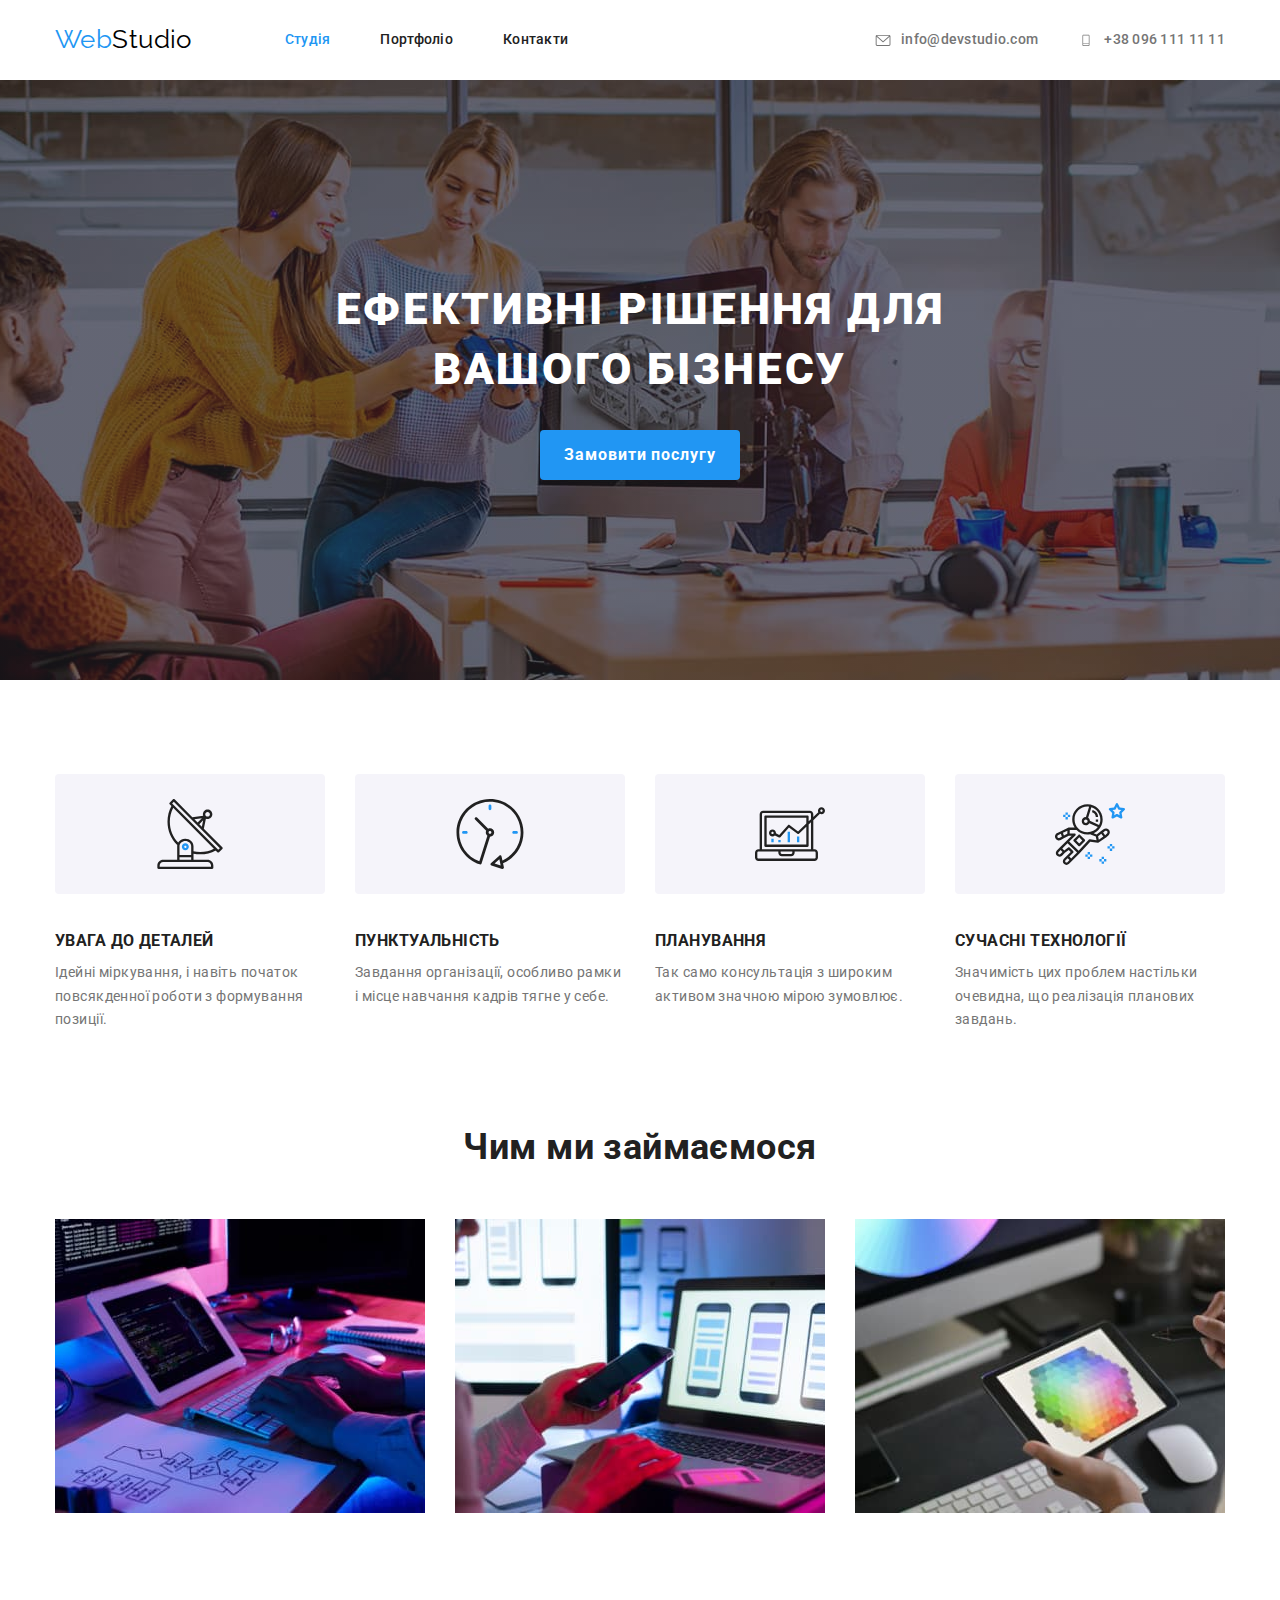
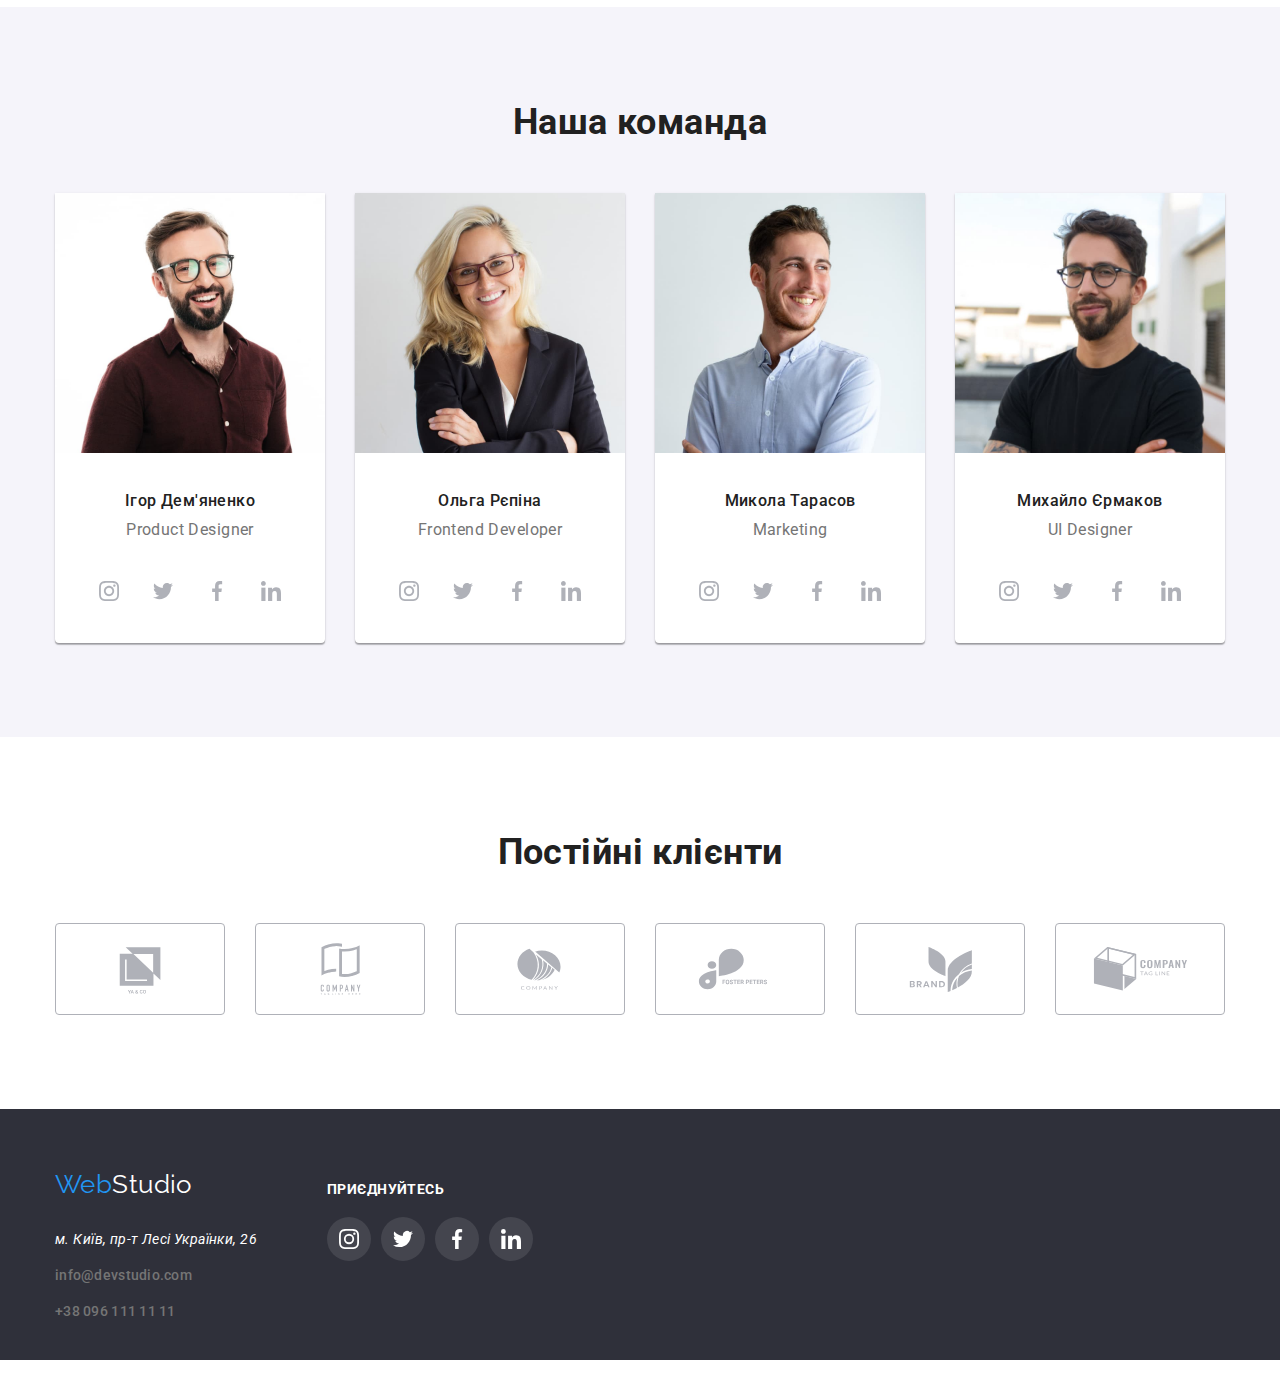
==== index.html @ 6cec3854 "add files from hw-4" ====
<!DOCTYPE html>
<html lang="uk">
  <head>
    <meta charset="UTF-8" />
    <meta http-equiv="X-UA-Compatible" content="IE=edge" />
    <meta name="viewport" content="width=device-width, initial-scale=1.0" />
    <title>Студія</title>

    <link
      href="https://fonts.googleapis.com/css2?family=Raleway:wght@700&family=Roboto:wght@400;500;700;900&display=swap"
      rel="stylesheet"
    />
    <link
      rel="stylesheet"
      href="https://cdnjs.cloudflare.com/ajax/libs/modern-normalize/1.1.0/modern-normalize.min.css"
    />
    <link rel="stylesheet" href="./css/styles.css" />
  </head>
  <body>
    <header>
      <div class="container main-nav">
        <nav class="main-nav">
          <a href="./index.html" class="logo"
            ><span class="accent">Web</span>Studio</a
          >
          <ul class="navigation list">
            <li class="item">
              <a href="./index.html" class="navigation-item current">Студія</a>
            </li>
            <li class="item">
              <a href="./portfolio.html" class="navigation-item">Портфоліо</a>
            </li>
            <li class="item">
              <a href="./contacts.html" class="navigation-item">Контакти</a>
            </li>
          </ul>
        </nav>
        <ul class="contact main list">
          <li class="item">
            <a href="mailto:info@devstudio.com" class="contact-item"
              >
              <svg class="icon-envelope">
                <use href="./images/sprite.svg#icon-envelope"></use>
              </svg>
              info@devstudio.com</a
            >
          </li>
          <li class="item">
            <a href="tel:+380961111111" class="contact-item">
              <svg class="icon-smartphone">
                <use href="./images/sprite.svg#icon-smartphone"></use>
              </svg>
              +38 096 111 11 11
            </a>
          </li>
        </ul>
      </div>
    </header>
    <main>
      <div class="overlay">
      <section class="section hero">
        <!-- Hero -->
        <div class="container">
          <h1 class="hero-title">Ефективні рішення для вашого бізнесу</h1>
          <button class="button primary">Замовити послугу</button>
        </div>
      </section>
    </div>
      <section class="section preference">
        <!--Whay we-->
        <div class="container">
          <ul class="preference list">
            <li class="item">
              <svg class="icon-antenna">
                <use href="./images/sprite.svg#icon-antenna"></use>
              </svg>
              <h3 class="preference-title">УВАГА ДО ДЕТАЛЕЙ</h3>
              <p>
                Ідейні міркування, і навіть початок повсякденної роботи з
                формування позиції.
              </p>
            </li>
            <li class="item">
              <svg class="icon-clock">
                <use href="./images/sprite.svg#icon-clock"></use>
              </svg>
              <h3 class="preference-title">ПУНКТУАЛЬНІСТЬ</h3>
              <p>
                Завдання організації, особливо рамки і місце навчання кадрів
                тягне у себе.
              </p>
            </li>
            <li class="item">
              <svg class="icon-diagram">
                <use href="./images/sprite.svg#icon-diagram"></use>
              </svg>
              <h3 class="preference-title">ПЛАНУВАННЯ</h3>
              <p>
                Так само консультація з широким активом значною мірою зумовлює.
              </p>
            </li>
            <li class="item">
              <svg class="icon-astronaut">
                <use href="./images/sprite.svg#icon-astronaut"></use>
              </svg>
              <h3 class="preference-title">СУЧАСНІ ТЕХНОЛОГІЇ</h3>
              <p>
                Значимість цих проблем настільки очевидна, що реалізація
                планових завдань.
              </p>
            </li>
          </ul>
        </div>
      </section>
      <section class="section activity">
        <!-- What we do -->
        <div class="container">
          <h2 class="activity-title">Чим ми займаємося</h2>
          <div class="activity-list">
            <img
              class="item"
              src="./images/wwd1.jpg"
              alt="Діяльність 1"
              width="370"
            />
            <img
              class="item"
              src="./images/wwd2.jpg"
              alt="Діяльність 2"
              width="370"
            />
            <img
              class="item"
              src="./images/wwd3.jpg"
              alt="Діяльність 3"
              width="370"
            />
          </div>
        </div>
      </section>
       <section class="section team">
        <!-- Our team -->
        <div class="container">
          <h2 class="team-title">Наша команда</h2>
          <ul class="team-members list">
            <li class="item">
              <img
                src="./images/img1.jpg"
                alt="Фото Ігора Дем'яненко"
                width="270"
              />
              <div class="card">
                <h3 class="team-member">Ігор Дем'яненко</h3>
                <p class="team-position">Product Designer</p>
              </div>
              <ul class="smlist list">
                <li class="smlist-item">
                  <a href="https://www.instagram.com/">
                    <svg class="smhref">
                      <use href="./images/sprite.svg#icon-instagramsm"></use>
                    </svg>
                  </a>
                </li>
                <li class="smlist-item">
                  <a href="https://www.twitter.com/">
                    <svg class="smhref">
                      <use href="./images/sprite.svg#icon-twittersm"></use>
                    </svg>
                  </a>
                </li>
                <li class="smlist-item">
                  <a href="https://www.facebook.com/">
                    <svg class="smhref">
                      <use href="./images/sprite.svg#icon-facebooksm"></use>
                    </svg>
                  </a>
                </li>
                <li class="smlist-item">
                  <a href="https://www.linkedin.com/">
                    <svg  class="smhref">
                    <use href="./images/sprite.svg#icon-linkedinsm"></use>
                    </svg>
                  </a>
                </li>
              </ul>
            </li>
            <li class="item">
              <img
                src="./images/img2.jpg"
                alt="Фото Ольги Рєпіної"
                width="270"
              />
              <div class="card">
                <h3 class="team-member">Ольга Рєпіна</h3>
                <p class="team-position">Frontend Developer</p>
              </div>
              <ul class="list smlist">
                <li class="smlist-item">
                  <a href="https://www.instagram.com/">
                    <svg class="smhref">
                      <use  href="./images/sprite.svg#icon-instagramsm"></use>
                    </svg>
                  </a>
                </li>
                <li class="smlist-item">
                  <a href="https://www.twitter.com/">
                    <svg class="smhref">
                      <use  href="./images/sprite.svg#icon-twittersm"></use>
                    </svg>
                  </a>
                </li>
                <li class="smlist-item">
                  <a href="https://www.facebook.com/">
                    <svg class="smhref">
                      <use href="./images/sprite.svg#icon-facebooksm"></use>
                    </svg>
                  </a>
                </li>
                <li class="smlist-item">
                  <a href="https://www.linkedin.com/">
                    <svg  class="smhref">
                    <use href="./images/sprite.svg#icon-linkedinsm"></use>
                    </svg>
                  </a>
                </li>
              </ul>
            </li>
            <li class="item">
              <img
                src="./images/img3.jpg"
                alt="Фото Миколи Тарасова"
                width="270"
              />
              <div class="card">
                <h3 class="team-member">Микола Тарасов</h3>
                <p class="team-position">Marketing</p>
              </div>
              <ul class="list smlist">
                <li class="smlist-item">
                  <a href="https://www.instagram.com/">
                    <svg class="smhref">
                      <use  href="./images/sprite.svg#icon-instagramsm"></use>
                    </svg>
                  </a>
                </li>
                <li class="smlist-item">
                  <a href="https://www.twitter.com/">
                    <svg class="smhref">
                      <use  href="./images/sprite.svg#icon-twittersm"></use>
                    </svg>
                  </a>
                </li>
                <li class="smlist-item">
                  <a href="https://www.facebook.com/">
                    <svg class="smhref">
                      <use href="./images/sprite.svg#icon-facebooksm"></use>
                    </svg>
                  </a>
                </li>
                <li class="smlist-item">
                  <a href="https://www.linkedin.com/">
                    <svg  class="smhref">
                    <use href="./images/sprite.svg#icon-linkedinsm"></use>
                    </svg>
                  </a>
                </li>
              </ul>
            </li>
            <li class="item">
              <img
                src="./images/img4.jpg"
                alt="Фото Михайла Єрмакова"
                width="270"
              />
              <div class="card">
                <h3 class="team-member">Михайло Єрмаков</h3>
                <p class="team-position">UI Designer</p>
              </div>
              <ul class="list smlist">
                <li class="smlist-item">
                  <a href="https://www.instagram.com/">
                    <svg class="smhref">
                      <use  href="./images/sprite.svg#icon-instagramsm"></use>
                    </svg>
                  </a>
                </li>
                <li class="smlist-item">
                  <a href="https://www.twitter.com/">
                    <svg class="smhref">
                      <use  href="./images/sprite.svg#icon-twittersm"></use>
                    </svg>
                  </a>
                </li>
                <li class="smlist-item">
                  <a href="https://www.facebook.com/">
                    <svg class="smhref">
                      <use href="./images/sprite.svg#icon-facebooksm"></use>
                    </svg>
                  </a>
                </li>
                <li class="smlist-item">
                  <a href="https://www.linkedin.com/">
                    <svg  class="smhref">
                    <use href="./images/sprite.svg#icon-linkedinsm"></use>
                    </svg>
                  </a>
                </li>
              </ul>
            </li>
          </ul>
        </div>
      </section>
      <section class="clients section">
        <div class="container">
          <h2 class="clients-title">Постійні клієнти</h2>
          <ul class="clients-list list">
            <li class="clients-item"><a href="" class="clients-link" aria-label="Клієнт1"><svg class="clients-logo"><use href="./images/sprite.svg#icon-logo1"></use></svg></a></li>
            <li class="clients-item"><a href="" class="clients-link" aria-label="Клієнт2"><svg class="clients-logo"><use href="./images/sprite.svg#icon-logo2"></use></svg></a></li>
            <li class="clients-item"><a href="" class="clients-link" aria-label="Клієнт3"><svg class="clients-logo"><use href="./images/sprite.svg#icon-logo3"></use></svg></a></li>
            <li class="clients-item"><a href="" class="clients-link" aria-label="Клієнт4"><svg class="clients-logo"><use href="./images/sprite.svg#icon-logo4"></use></svg></a></li>
            <li class="clients-item"><a href="" class="clients-link" aria-label="Клієнт5"><svg class="clients-logo"><use href="./images/sprite.svg#icon-logo5"></use></svg></a></li>
            <li class="clients-item"><a href="" class="clients-link" aria-label="Клієнт6"><svg class="clients-logo"><use href="./images/sprite.svg#icon-logo6"></use></svg></a></li>
          </ul>  
        </div>
      </section>
    </main>
    <footer>
     <div class="footerbg">
      <div class="container">
        <ul class="footer list">
          <li>
            <a href="./index.html" class="logo"
              ><span class="accent">Web</span><span class="fcol">Studio</span> </a
            >
          </li>
          <li>
            <address class="fcol">м. Київ, пр-т Лесі Українки, 26</address>
          </li>
          <li class="footer-item">
            <a href="mailto:info@devstudio.com" class="contact-item"
              >info@devstudio.com</a
            >
          </li>
          <li class="footer-item">
            <a href="tel:+380961111111" class="contact-item"
              >+38 096 111 11 11</a
            >
          </li>
        </ul>
        <div class="joinus">          
          <p class="join">приєднуйтесь</p>        
          <ul class="join-items list">
          <li class="item"> <a href="https://www.instagram.com/"><img class="smlink" src="./images/instagram.svg" alt="Instagram link" width="20" height="20"> </a></li>
          <li class="item"> <a href="https://twitter.com/"><img class="smlink" src="./images/twitter.svg" alt="Twitter link" width="20" height="20"> </a></li>
          <li class="item"> <a href="https://www.facebook.com/"><img class="smlink" src="./images/facebook.svg" alt="Facebook link" width="20" height="20"> </a></li>
          <li class="item"> <a href="https://www.linkedin.com/"><img class="smlink" src="./images/linkedin.svg" alt="LinkedIn link" width="20" height="20"> </a></li>
        </ul></div>
      </div>
     </div>
    </footer>
  </body>
</html>
---- css/styles.css ----
:root {
  --primary-bgc: #ffffff;
  --secondary-bgc: #f5f4fa;

  --main-text-color: #757575;
  --title-text-color: #212121;

  --accent-color: #2196f3;
  --logo-color: #000000;
  --sm-color: #afb1b8;
}

body {
  background-color: var(--primary-bgc);
  color: var(--main-text-color);

  font-family: "Roboto", sans-serif;
  font-weight: 400;
  font-size: 14px;
  line-height: 1.71;
  letter-spacing: 0.03em;
}

/* * {  outline: 1px solid red;} */

.container {
  width: 1200px;
  padding: 0 15px;
  margin: 0 auto;
  /* outline: 1px solid red; */
}

h1,
h2,
h3,
h4 {
  color: var(--title-text-color);
  margin-top: 0;
  margin-bottom: 0;
}

p {
  margin-top: 0;
  margin-bottom: 0;
}

.list {
  margin-top: 0;
  margin-bottom: 0;
  padding: 0;
  list-style: none;
}

/* Navigation */
.main-nav {
  display: flex;
  align-items: center;
}

.navigation {
  display: flex;
}

.navigation .item:not(:last-child) {
  margin-right: 50px;
}

.navigation-item {
  display: block;
  padding-top: 32px;
  padding-bottom: 32px;
  font-weight: 500;
  font-size: 14px;
  line-height: 1.14;
  letter-spacing: 0.02em;
  text-decoration: none;
  color: var(--title-text-color);
}

.navigation-item:hover,
.navigation-item:focus {
  color: var(--accent-color);
}

.navigation-item.current {
  color: var(--accent-color);
}

.logo {
  display: inline-block;
  font-family: "Raleway", sans-serif;
  font-size: 26px;
  line-height: 31px;
  letter-spacing: 1.19;

  color: var(--logo-color);
  text-decoration: none;
}

header .logo {
  padding: 24px 93px 25px 0;
}

.accent {
  color: var(--accent-color);
}

.contact.main {
  display: flex;
  margin-left: auto;
}

.contact.main .item:not(:last-child) {
  margin-right: 40px;
}

.contact-item {
  font-weight: 500;
  line-height: 1.14;
  letter-spacing: 0.02em;
  text-decoration: none;
  color: var(--main-text-color);
  fill: var(--main-text-color);
}

header .contact-item {
  padding-top: 32px;
  padding-bottom: 32px;
}

.main .contact-item {
  display: flex;
}

.contact-item:hover,
.contact-item:focus {
  color: var(--accent-color);
  fill: var(--accent-color);
}

.icon-envelope,
.icon-smartphone {
  width: 16px;
  height: 12px;
  margin: 2px 10px 2px 0;
}

/* Hero */
.hero {
  text-align: center;
  padding-top: 200px;
}

.hero-title {
  font-weight: 900;
  font-size: 44px;
  line-height: 1.36;
  letter-spacing: 0.06em;
  text-transform: uppercase;
  margin: 0px auto 30px;

  width: 700px;
  color: var(--primary-bgc);
}

.overlay {
  max-width: 1600px;
  height: 600px;
  margin: 0 auto;

  background-image: linear-gradient(
      rgba(47, 48, 58, 0.4),
      rgba(47, 48, 58, 0.4)
    ),
    url(../images/overlay.jpg), url(../images/Bg.svg);
  background-size: cover;
  background-repeat: no-repeat;
  background-position: center;
}

/* Buttons */

.button {
  display: inline-block;
  font-size: 16px;
  cursor: pointer;

  text-align: center;
}

.button.primary {
  font-weight: 700;
  line-height: 1.88;
  letter-spacing: 0.06em;
  background-color: var(--accent-color);
  color: var(--primary-bgc);
  min-width: 200px;
  height: 50px;
  border: 0;
  border-radius: 4px;
  padding: 10px 24px;
}

.button.secondary {
  font-weight: 500;
  line-height: 1.62;
  letter-spacing: 0.03em;
  background-color: var(--secondary-bgc);
  color: var(--title-text-color);
  min-width: 125px;
  height: 38px;
  border: 0;
  border-radius: 4px;
  padding: 6px 22px;
}

.button.secondary:hover,
.button.secondary:focus {
  background-color: var(--accent-color);
  color: var(--primary-bgc);
}

/* Why we */
.section.preference {
  padding-top: 94px;
}

.preference.list {
  display: flex;
  flex-wrap: wrap;
}

.preference.list .item:not(:nth-child(4n)) {
  margin-right: 30px;
}

.preference.list .item:not(:nth-last-child(-n + 4)) {
  margin-bottom: 30px;
}

.preference .item {
  width: 270px;
}

.icon-antenna,
.icon-clock,
.icon-diagram,
.icon-astronaut {
  width: 270px;
  height: 120px;
  padding: 25px 100px;
  background-color: var(--secondary-bgc);
  border-radius: 4px;
  margin-bottom: 30px;
}

.preference-title {
  font-weight: 700;
  line-height: 1.14;
  text-transform: uppercase;
  margin-bottom: 10px;
}

/* What we do */

.section.activity,
.section.team,
.section.clients,
.portfolio {
  padding-top: 94px;
  padding-bottom: 94px;
}

.activity-title,
.team-title,
.clients-title,
.contact-header {
  font-weight: 700;
  font-size: 36px;
  line-height: 1.17;
  text-align: center;
  margin-bottom: 50px;
}

.activity-list {
  display: flex;
}

.activity-list .item {
  display: block;
}

.activity .item:not(:last-child) {
  margin-right: 30px;
}

/* Our team */
.team {
  /* max-width: 1600px; */
  background-color: var(--secondary-bgc);
  background-position: center;
}

.team-members.list {
  display: flex;
}

.team-members .item {
  background: #ffffff;
  box-shadow: 0px 1px 3px rgba(0, 0, 0, 0.12), 0px 1px 1px rgba(0, 0, 0, 0.14),
    0px 2px 1px rgba(0, 0, 0, 0.2);
  border-radius: 0px 0px 4px 4px;
}

.team-members .item:not(:last-child) {
  margin-right: 30px;
}

.card {
  padding: 30px 0;
}

.team-member {
  padding-bottom: 10px;
  font-weight: 500;
  font-size: 16px;
  line-height: 1.19;
  text-align: center;
}

.team-position {
  font-size: 16px;
  line-height: 1.19;
  text-align: center;
}

.smlist {
  display: flex;
  margin: 0 32px 30px 32px;
  padding: 0;
}

.smlist-item {
  width: 44px;
  height: 44px;
}

.smlist-item:not(:last-child) {
  margin-right: 10px;
}

.smhref {
  width: 44px;
  height: 44px;
  padding: 12px;
  fill: var(--sm-color);
}
.smlist-item:hover,
.smlist-item:focus {
  background-color: var(--accent-color);
  border-radius: 50%;
}

.smhref:hover,
.smhref:focus {
  fill: var(--primary-bgc);
}

/* Clients */

.clients-list {
  display: flex;
  flex-wrap: wrap;
}

.clients-item {
  margin-right: 30px;
  margin-bottom: 30px;
}

.clients-item:nth-last-child(-n + 6) {
  margin-bottom: 0;
}

.clients-item:nth-child(6n) {
  margin-right: 0;
}

.clients-link {
  display: block;
  width: 170px;
  height: 92px;
  border: 1px solid #afb1b8;
  border-radius: 4px;
  fill: var(--sm-color);
}

.clients-link:hover,
.clients-list:focus {
  border-color: var(--accent-color);
  fill: var(--accent-color);
}

.clients-logo {
  width: 106px;
  height: 60px;
  margin: 16px 32px;
}

/* Footer */

.footerbg {
  max-width: 1600px;
  height: 251px;
  margin: 0 auto;
  background-image: url(../images/bgfooter.svg);
  background-position: center;
}

.footer.list {
  padding-top: 60px;
  padding-bottom: 60px;
}

footer .logo {
  margin-bottom: 28px;
}

.fcol {
  color: var(--primary-bgc);
}

.footer-item {
  margin-top: 12px;
}

footer .container {
  display: flex;
}

.joinus {
  margin: 72px 0 0 70px;
}

.join {
  margin-bottom: 20px;
  font-style: normal;
  font-weight: 700;
  line-height: 16px;
  letter-spacing: 1.14;
  text-transform: uppercase;

  color: var(--primary-bgc);
}

.join-items {
  display: flex;
}

footer .item {
  width: 44px;
  height: 44px;
  border-radius: 50%;
  background-color: rgba(255, 255, 255, 0.1);
  /* color: var(--primary-bgc, 0.1); */
  /* background-image: url(../images/ellipse.svg); */
  margin-right: 10px;
}

footer .item:hover {
  background-color: var(--accent-color);
}

.smlink {
  margin: 12px;
}

/* Portfolio */
.nav {
  display: flex;
  justify-content: center;
  margin-bottom: 50px;
}

.nav .item:not(:last-child) {
  margin-right: 8px;
}

.exemples .list {
  display: flex;
  flex-wrap: wrap;
  margin: -15px;
}

.exemples a {
  text-decoration: none;
}

.exemples .item {
  width: 370px;
  margin: 15px;

  background: var(--primary-bgc);
  border: 1px solid #eeeeee;
}

.exemples .item:hover,
.exemples .item:focus {
  box-shadow: 0px 1px 1px rgba(0, 0, 0, 0.12), 0px 4px 4px rgba(0, 0, 0, 0.06),
    1px 4px 6px rgba(0, 0, 0, 0.16);
}

.exemples-container {
  padding: 20px 24px;
}

/* .exemples .item {
  width: 370px;
  margin-right: 30px;
  margin-bottom: 30px;
}

.exemples .item:nth-child(3n) {
  margin-right: 0;
}

.exemples .item:nth-last-child(-n+3) {
margin-bottom: 0;
} */

.exemple-title {
  font-weight: 700;
  font-size: 18px;
  line-height: 2;
  text-decoration: none;
}

.exemple-descr {
  font-size: 16px;
  line-height: 1.88;
  text-decoration: none;
}

.exemple-description {
  font-size: 18px;
  line-height: 1.56;

  color: var(--primary-bgc);
  background-color: var(--accent-color);
  text-decoration: none;
}

/* Contacts */

.contact-container {
  padding: 94px 0;
}
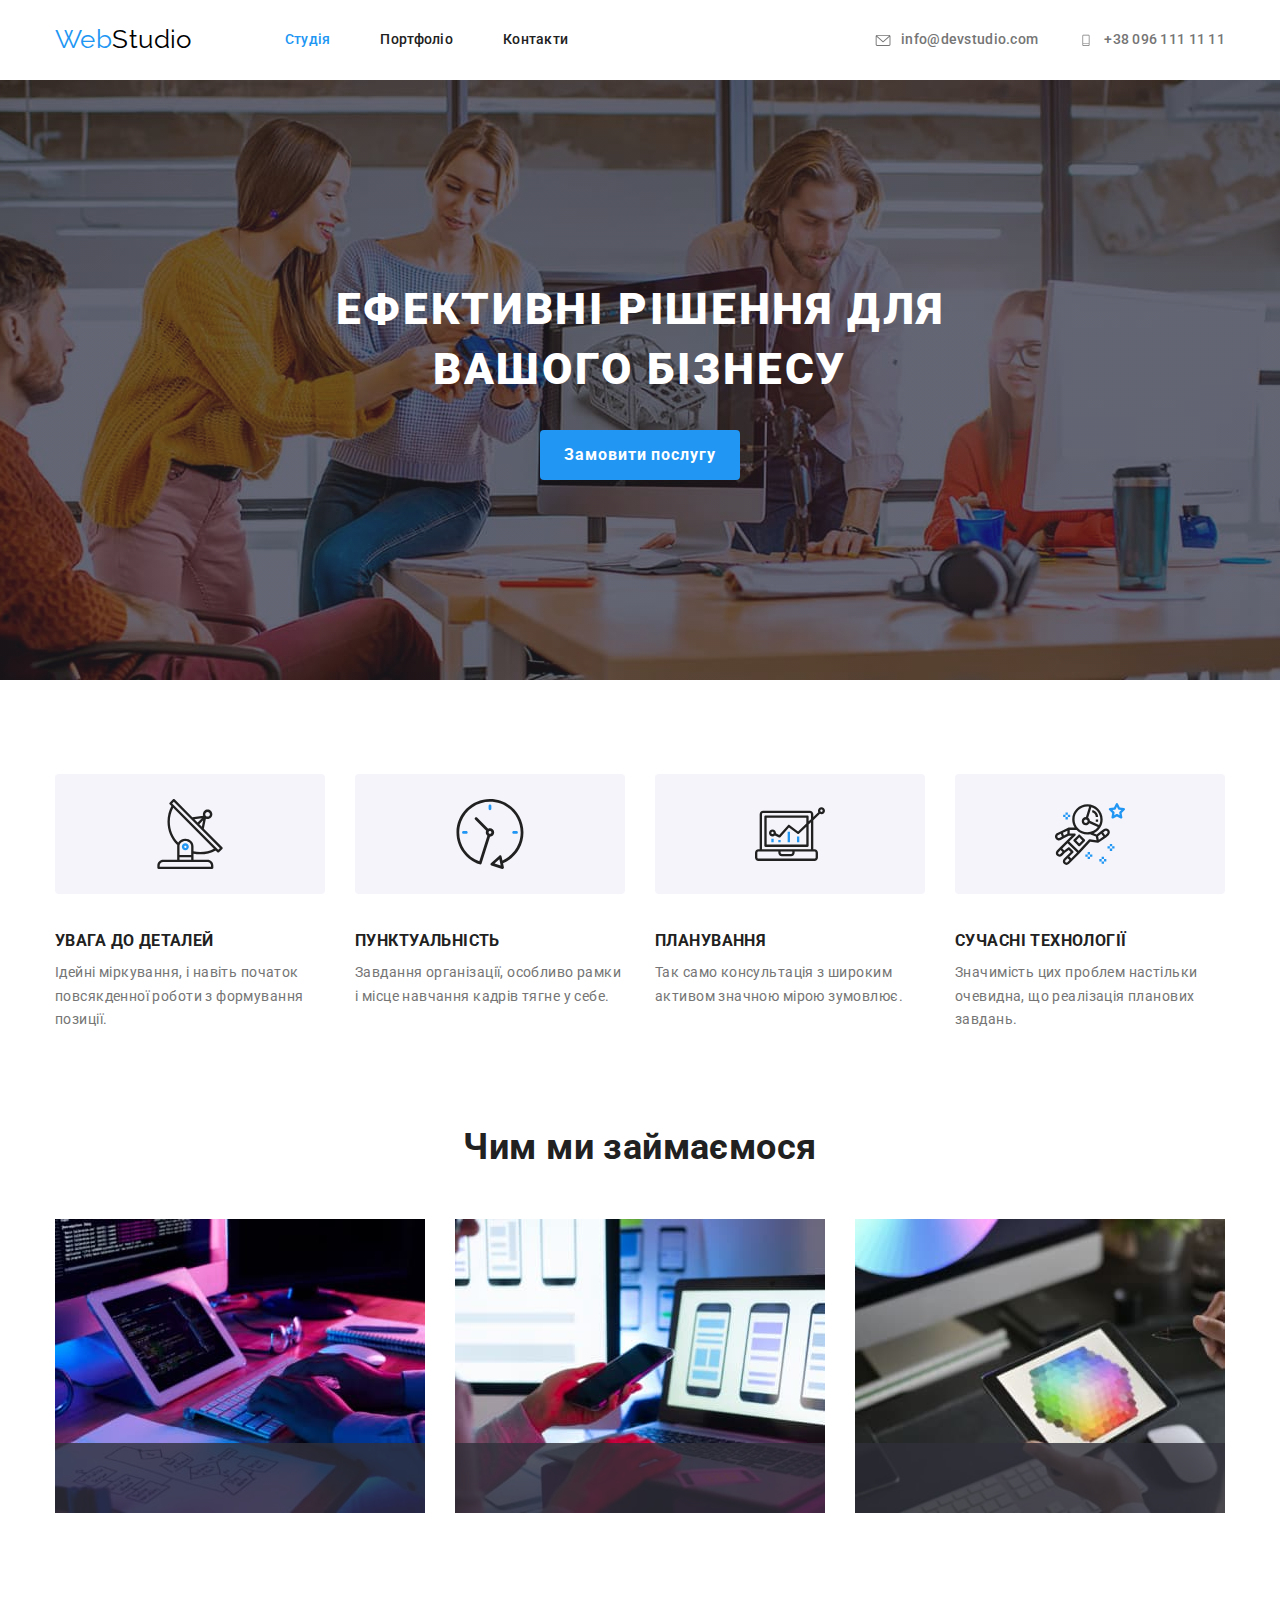
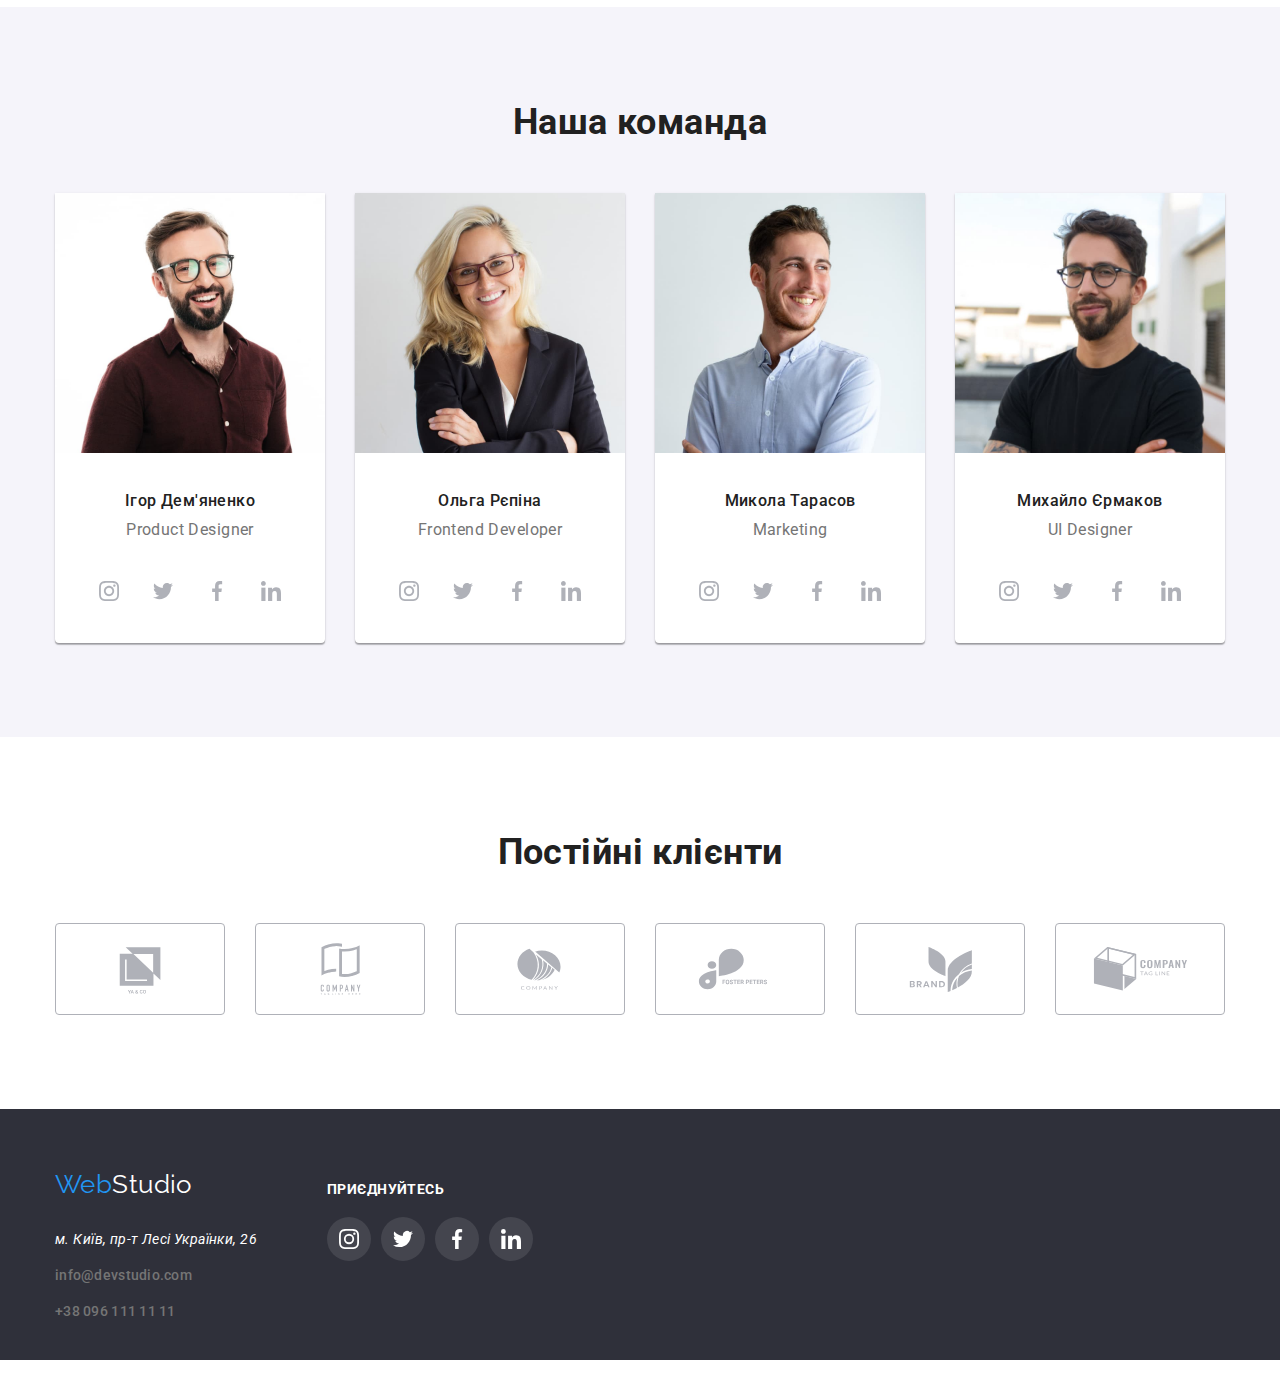
==== commit b48b3b83: "add overlay in portfolio page project-items" ====
--- a/index.html
+++ b/index.html
@@ -117,24 +117,30 @@
         <div class="container">
           <h2 class="activity-title">Чим ми займаємося</h2>
           <div class="activity-list">
-            <img
+            <div class="activity-thumb">
+              <img
               class="item"
               src="./images/wwd1.jpg"
               alt="Діяльність 1"
               width="370"
             />
-            <img
+            </div>
+            <div class="activity-thumb">
+              <img
               class="item"
               src="./images/wwd2.jpg"
               alt="Діяльність 2"
               width="370"
             />
-            <img
+            </div>
+            <div class="activity-thumb">
+              <img
               class="item"
               src="./images/wwd3.jpg"
               alt="Діяльність 3"
               width="370"
             />
+            </div>
           </div>
         </div>
       </section>
--- a/css/styles.css
+++ b/css/styles.css
@@ -284,17 +284,28 @@
 
 .activity-list {
   display: flex;
+  position: relative;
 }
 
 .activity-list .item {
   display: block;
 }
 
-.activity .item:not(:last-child) {
+.activity-thumb:not(:last-child) {
   margin-right: 30px;
 }
 
+.activity-thumb::before {
+  content: "";
+  position: absolute;
+  width: 370px;
+  height: 70px;
+  bottom: 0;
+  background: rgba(47, 48, 58, 0.8);
+}
+
 /* Our team */
+
 .team {
   /* max-width: 1600px; */
   background-color: var(--secondary-bgc);
@@ -510,6 +521,20 @@
     1px 4px 6px rgba(0, 0, 0, 0.16);
 }
 
+.exemples a::before {
+  content: "";
+  position: absolute;
+  width: 370px;
+  height: 294px;
+  background: rgba(33, 150, 243, 0.9);
+  opacity: 0;
+}
+
+.exemples a:hover::before,
+.exemples a:focus::before {
+  opacity: 1;
+}
+
 .exemples-container {
   padding: 20px 24px;
 }
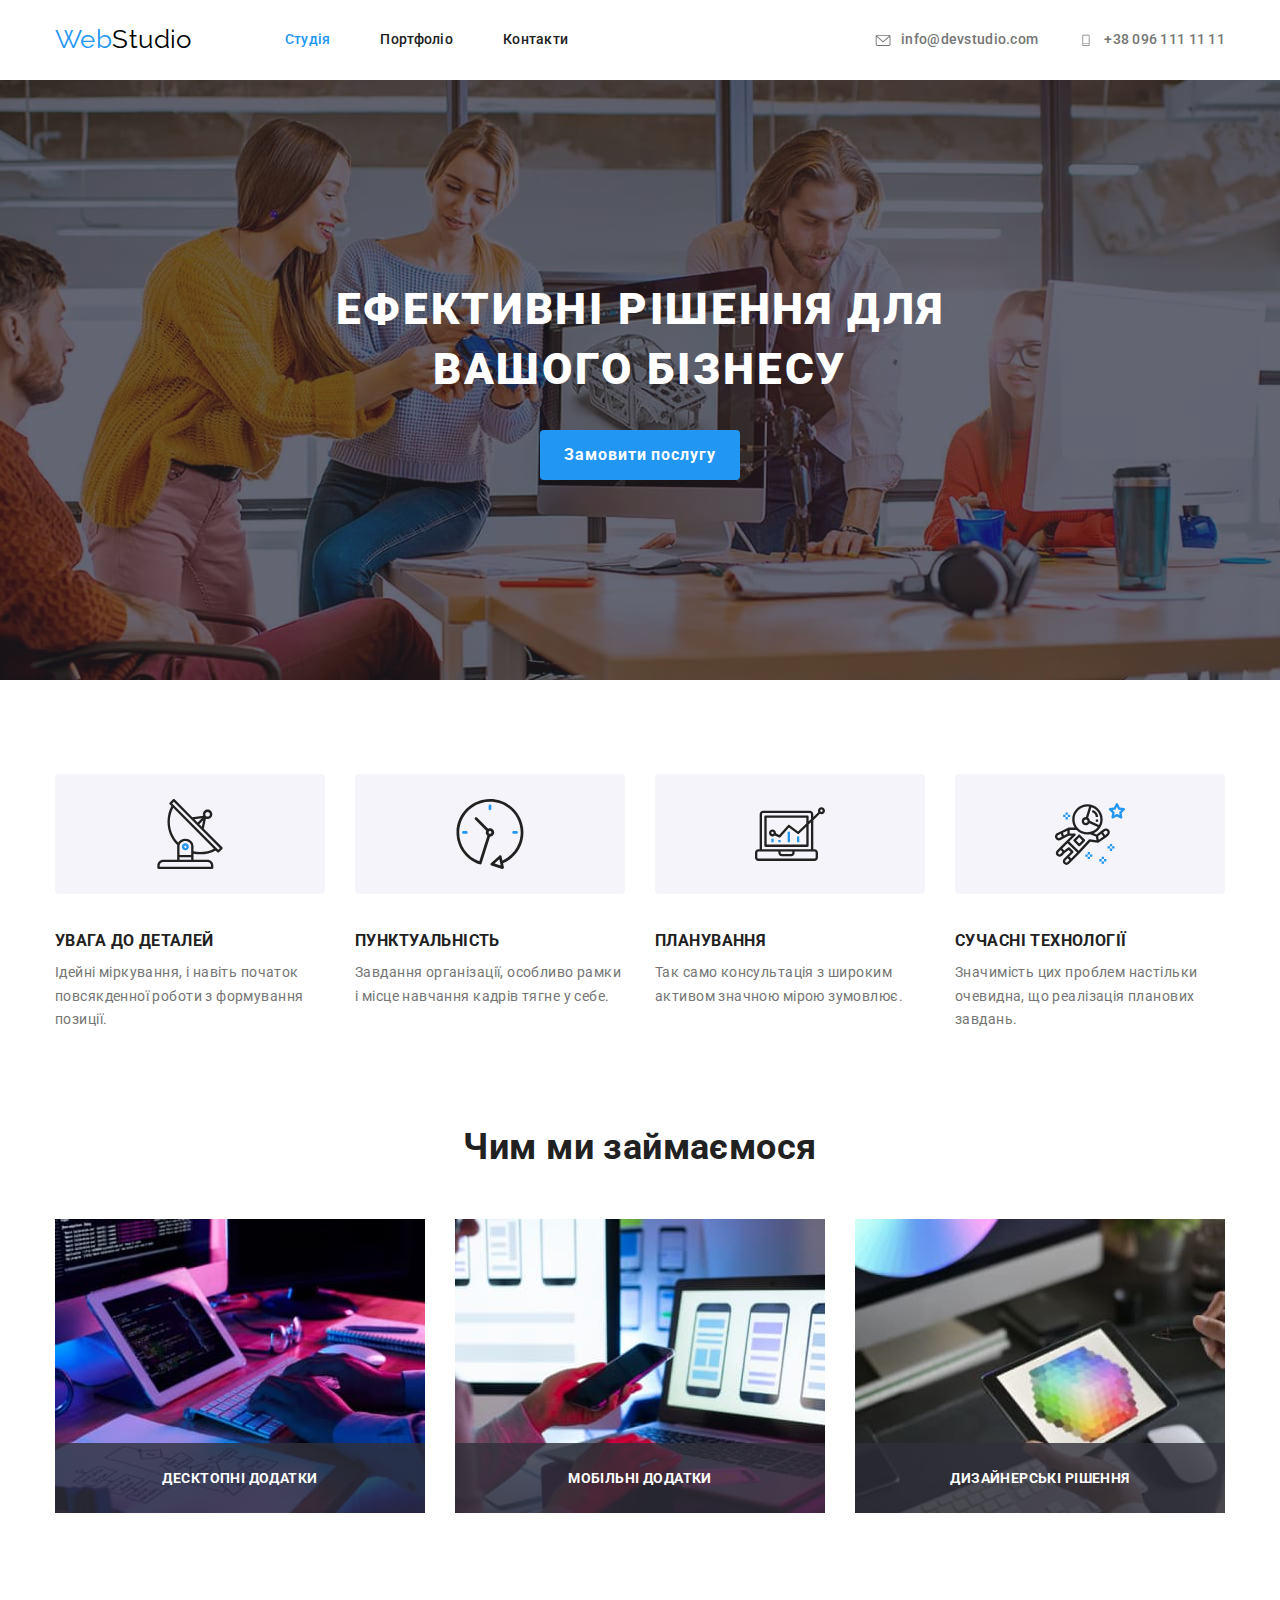
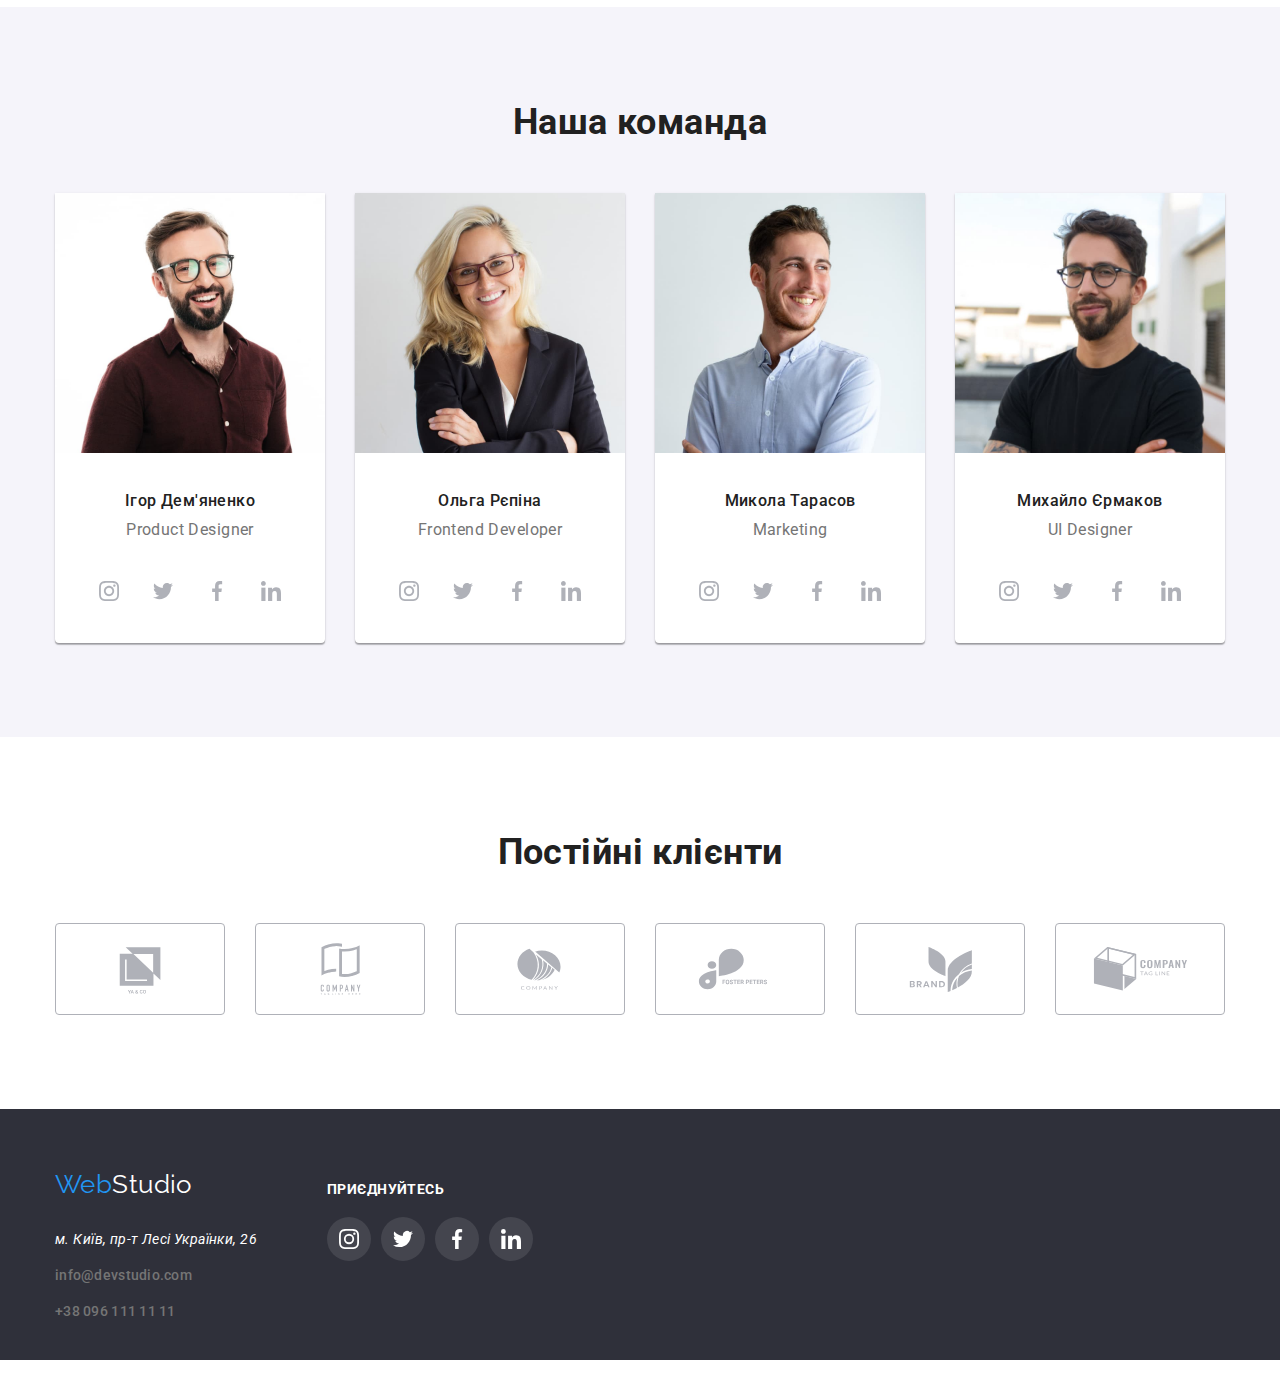
==== commit c3fbfab6: "add overlay to product-description in portfolio page" ====
--- a/index.html
+++ b/index.html
@@ -118,26 +118,29 @@
           <h2 class="activity-title">Чим ми займаємося</h2>
           <div class="activity-list">
             <div class="activity-thumb">
+              <div class="activity-deskr">Десктопні додатки</div>
               <img
               class="item"
               src="./images/wwd1.jpg"
-              alt="Діяльність 1"
+              alt="Десктопні додатки"
               width="370"
             />
             </div>
             <div class="activity-thumb">
+              <div class="activity-deskr">Мобільні додатки</div>
               <img
               class="item"
               src="./images/wwd2.jpg"
-              alt="Діяльність 2"
+              alt="Мобільні додатки"
               width="370"
             />
             </div>
             <div class="activity-thumb">
+              <div class="activity-deskr">Дизайнерські рішення</div>
               <img
               class="item"
               src="./images/wwd3.jpg"
-              alt="Діяльність 3"
+              alt="Дизайнерські рішення"
               width="370"
             />
             </div>
--- a/css/styles.css
+++ b/css/styles.css
@@ -291,6 +291,10 @@
   display: block;
 }
 
+.activity-thumb {
+  position: relative;
+}
+
 .activity-thumb:not(:last-child) {
   margin-right: 30px;
 }
@@ -304,6 +308,22 @@
   background: rgba(47, 48, 58, 0.8);
 }
 
+.activity-deskr {
+position: absolute;
+bottom: 27px;
+width: 370px;
+height: 16px;
+
+font-weight: 700;
+font-size: 14px;
+line-height: 16px;
+text-align: center;
+letter-spacing: 0.03em;
+text-transform: uppercase;
+
+color: var(--primary-bgc);
+
+}
 /* Our team */
 
 .team {
@@ -521,7 +541,7 @@
     1px 4px 6px rgba(0, 0, 0, 0.16);
 }
 
-.exemples a::before {
+/* .exemples a::before {
   content: "";
   position: absolute;
   width: 370px;
@@ -533,7 +553,7 @@
 .exemples a:hover::before,
 .exemples a:focus::before {
   opacity: 1;
-}
+} */
 
 .exemples-container {
   padding: 20px 24px;
@@ -564,15 +584,46 @@
   font-size: 16px;
   line-height: 1.88;
   text-decoration: none;
+  color: var(--main-text-color);
+}
+
+.exemples-overlay {
+  position: relative;
+  overflow: hidden;
+
 }
 
 .exemple-description {
+  position: absolute;
+  bottom: -100%;
+  left: 0;
+  width: 100%;
+  height: 100%;
+  padding: 63px 24px;
+
   font-size: 18px;
-  line-height: 1.56;
+  align-items: center;
+  line-height: 28px;
+  letter-spacing: 1.56;
 
   color: var(--primary-bgc);
   background-color: var(--accent-color);
   text-decoration: none;
+  background: rgba(33, 150, 243, 0.9);
+
+  transition: bottom 250ms cubic-bezier(0.4, 0, 0.2, 1);
+}
+
+a[href="project1"]:hover .exemple-description,
+a[href="project2"]:hover .exemple-description,
+a[href="project3"]:hover .exemple-description,
+a[href="project4"]:hover .exemple-description,
+a[href="project5"]:hover .exemple-description,
+a[href="project6"]:hover .exemple-description,
+a[href="project7"]:hover .exemple-description,
+a[href="project8"]:hover .exemple-description,
+a[href="project9"]:hover .exemple-description {
+  bottom: 0; 
 }
 
 /* Contacts */
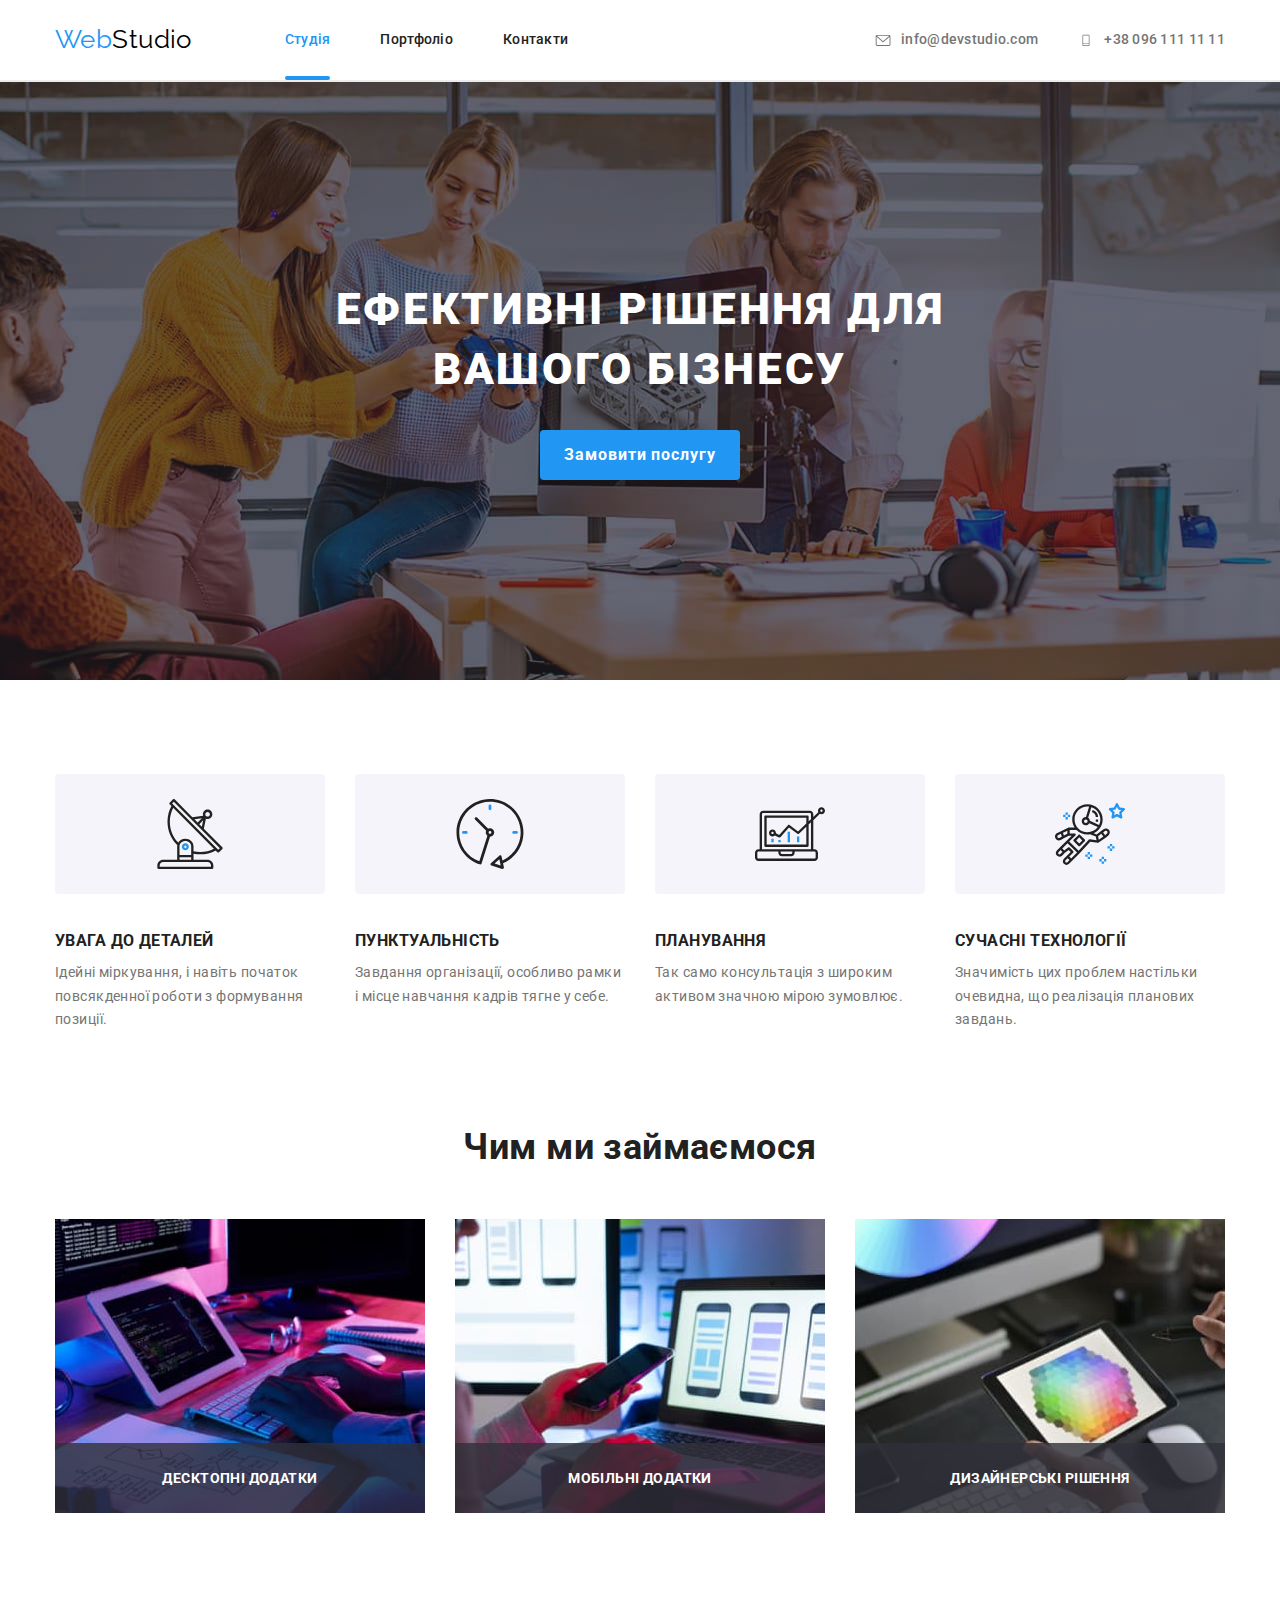
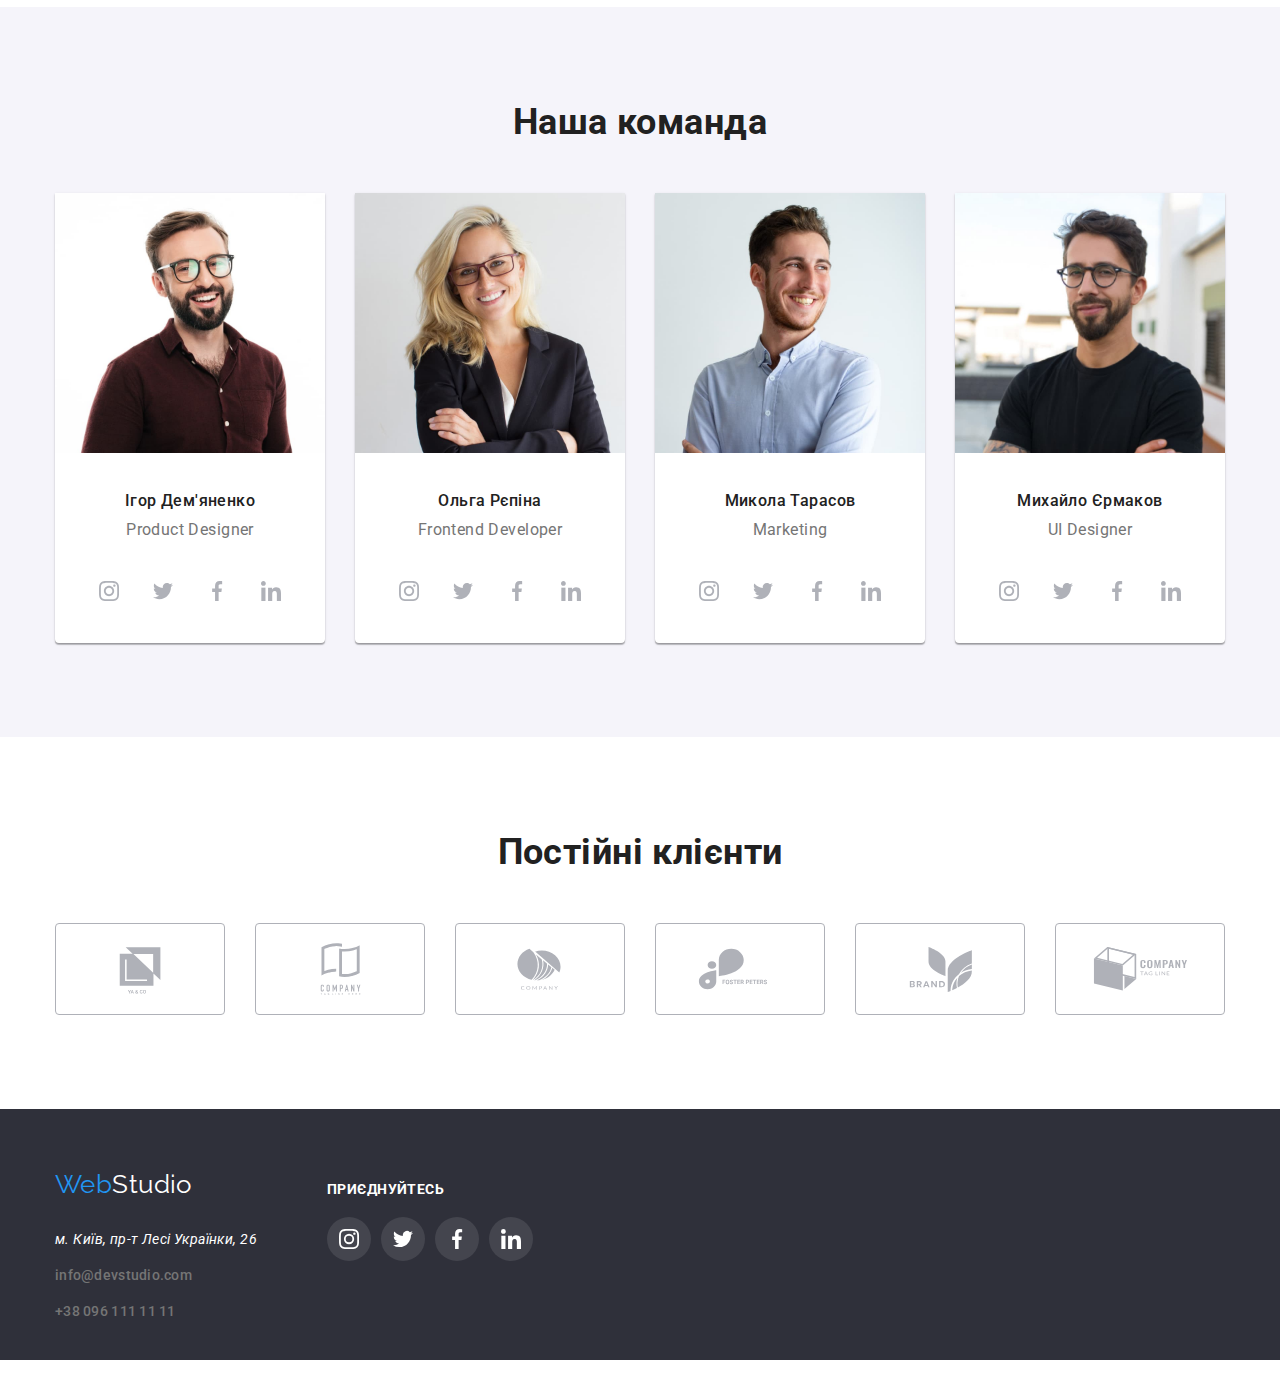
==== commit 88451dc8: "add modal window" ====
--- a/index.html
+++ b/index.html
@@ -62,7 +62,13 @@
         <!-- Hero -->
         <div class="container">
           <h1 class="hero-title">Ефективні рішення для вашого бізнесу</h1>
-          <button class="button primary">Замовити послугу</button>
+          <div class="backdrop is-hidden" data-modal>
+            <div class="modal">
+              <button class="button-close" data-modal-close>
+              </button>
+            </div>
+          </div>
+          <button class="button primary" data-modal-open>Замовити послугу</button>
         </div>
       </section>
     </div>
@@ -367,5 +373,6 @@
       </div>
      </div>
     </footer>
+    <script src="./js/modal.js"></script>
   </body>
 </html>
--- a/css/styles.css
+++ b/css/styles.css
@@ -52,6 +52,18 @@
 }
 
 /* Navigation */
+
+header::after {
+  content: '';
+position: absolute;
+width: 100%;
+height: 0;
+left: 0px;
+top: 80px;
+
+border: 1px solid #ECECEC;
+}
+
 .main-nav {
   display: flex;
   align-items: center;
@@ -61,11 +73,23 @@
   display: flex;
 }
 
-.navigation .item:not(:last-child) {
+.navigation-item.current::before {
+  content: "";
+   position: absolute;
+width: 100%;
+height: 4px;
+bottom: 0;
+
+background: #2196F3;
+border-radius: 2px;
+}
+
+ .navigation .item:not(:last-child) {
   margin-right: 50px;
 }
 
 .navigation-item {
+  position: relative;
   display: block;
   padding-top: 32px;
   padding-bottom: 32px;
@@ -220,6 +244,53 @@
   color: var(--primary-bgc);
 }
 
+.backdrop {
+  position: fixed;
+  top: 0;
+  left: 0;
+  z-index: 100;
+  width: 100%;
+  height: 100%;
+
+  background-color: rgba(0, 0, 0, 0.2);
+  opacity: 1;
+}
+
+.backdrop.is-hidden {
+  opacity: 0;
+  pointer-events: none;
+}
+
+.modal {
+  position: absolute;
+  top: 50%;
+  left: 50%;
+  transform: translate(-50%, -50%);
+  min-width: 528px;
+  min-height: 581px;
+ 
+
+  background: var(--primary-bgc);
+  box-shadow: 0px 1px 3px rgba(0, 0, 0, 0.12), 0px 1px 1px rgba(0, 0, 0, 0.14),
+    0px 2px 1px rgba(0, 0, 0, 0.2);
+  border-radius: 4px;
+}
+
+.button-close {
+  position: absolute;
+  top: 0;
+  right: 0;
+  width: 30px;
+  height: 30px;
+  margin-top: 8px;
+  margin-right: 8px;
+
+  background-image: url(../images/close.svg);
+  background-size: contain;
+  border: 0;
+  background-color: var(--primary-bgc);
+}
+
 /* Why we */
 .section.preference {
   padding-top: 94px;
@@ -309,20 +380,19 @@
 }
 
 .activity-deskr {
-position: absolute;
-bottom: 27px;
-width: 370px;
-height: 16px;
-
-font-weight: 700;
-font-size: 14px;
-line-height: 16px;
-text-align: center;
-letter-spacing: 0.03em;
-text-transform: uppercase;
-
-color: var(--primary-bgc);
-
+  position: absolute;
+  bottom: 27px;
+  width: 370px;
+  height: 16px;
+
+  font-weight: 700;
+  font-size: 14px;
+  line-height: 16px;
+  text-align: center;
+  letter-spacing: 0.03em;
+  text-transform: uppercase;
+
+  color: var(--primary-bgc);
 }
 /* Our team */
 
@@ -590,7 +660,6 @@
 .exemples-overlay {
   position: relative;
   overflow: hidden;
-
 }
 
 .exemple-description {
@@ -623,7 +692,7 @@
 a[href="project7"]:hover .exemple-description,
 a[href="project8"]:hover .exemple-description,
 a[href="project9"]:hover .exemple-description {
-  bottom: 0; 
+  bottom: 0;
 }
 
 /* Contacts */
